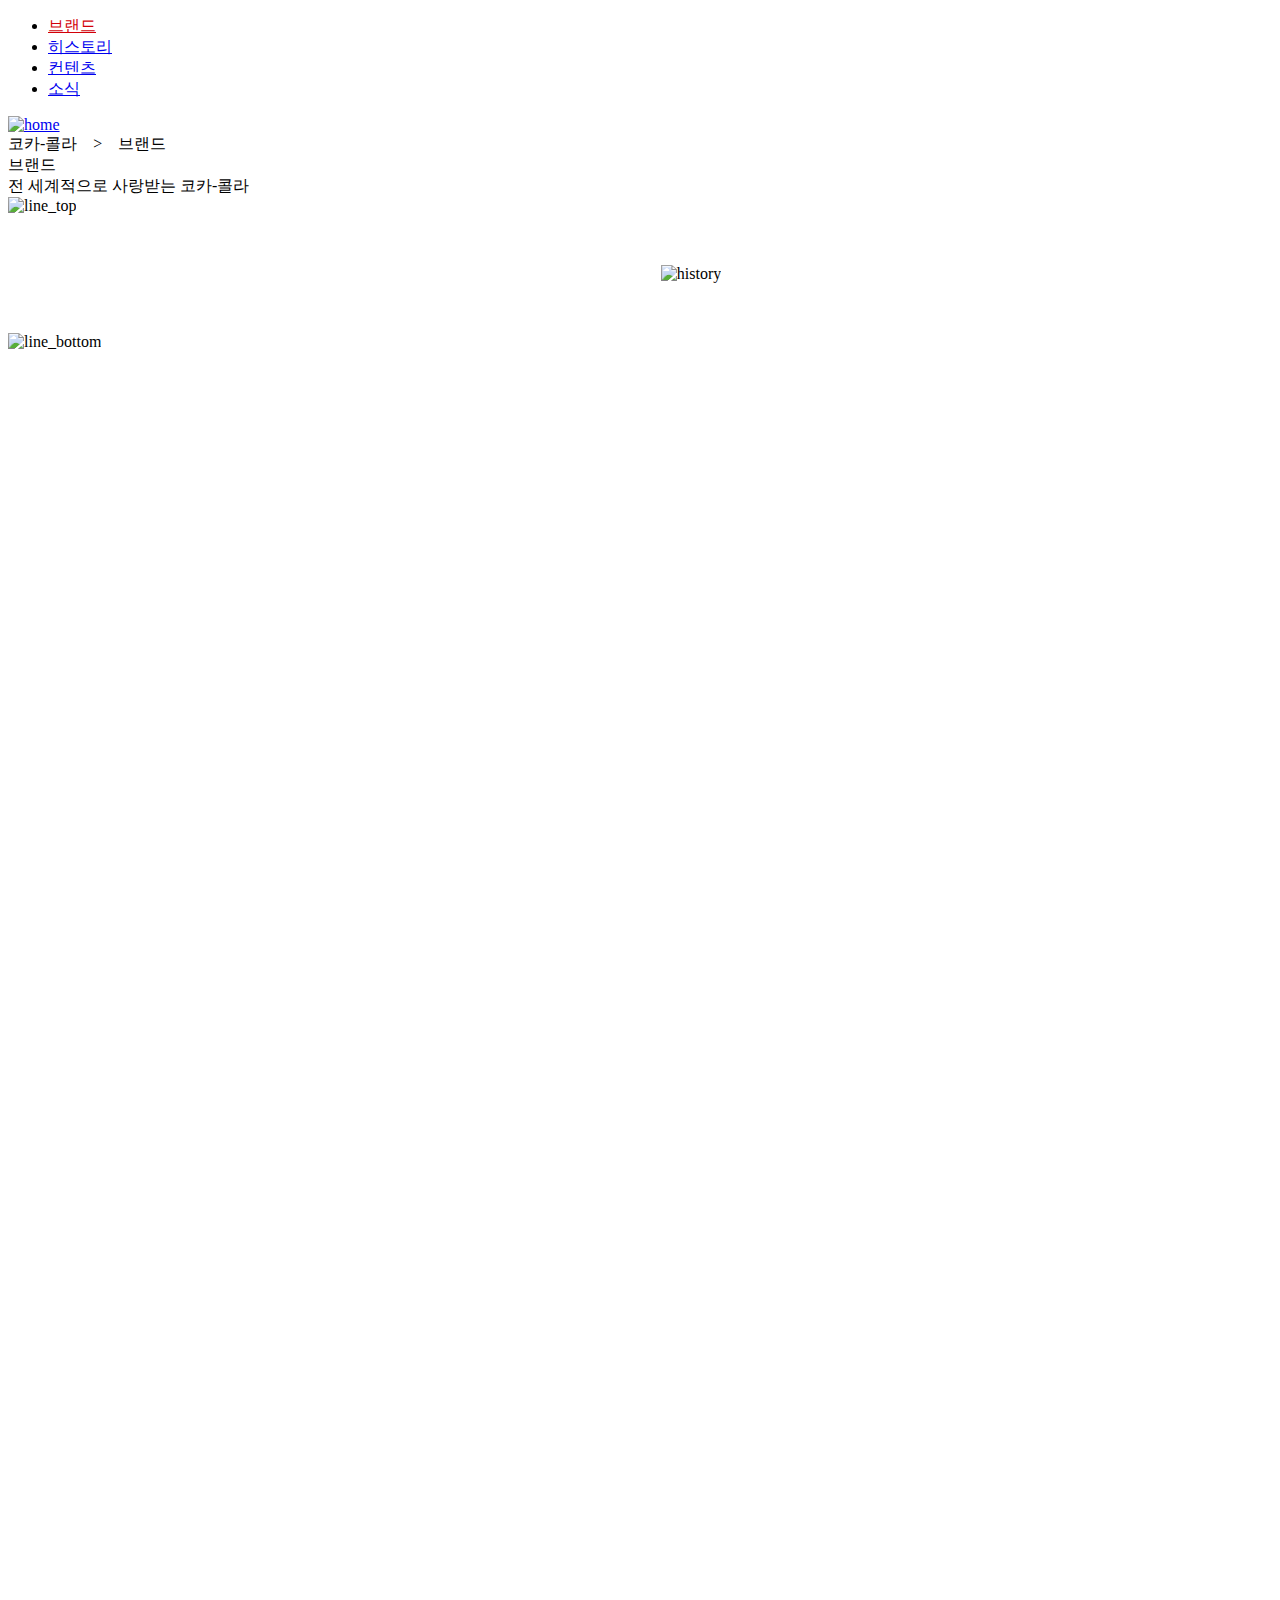
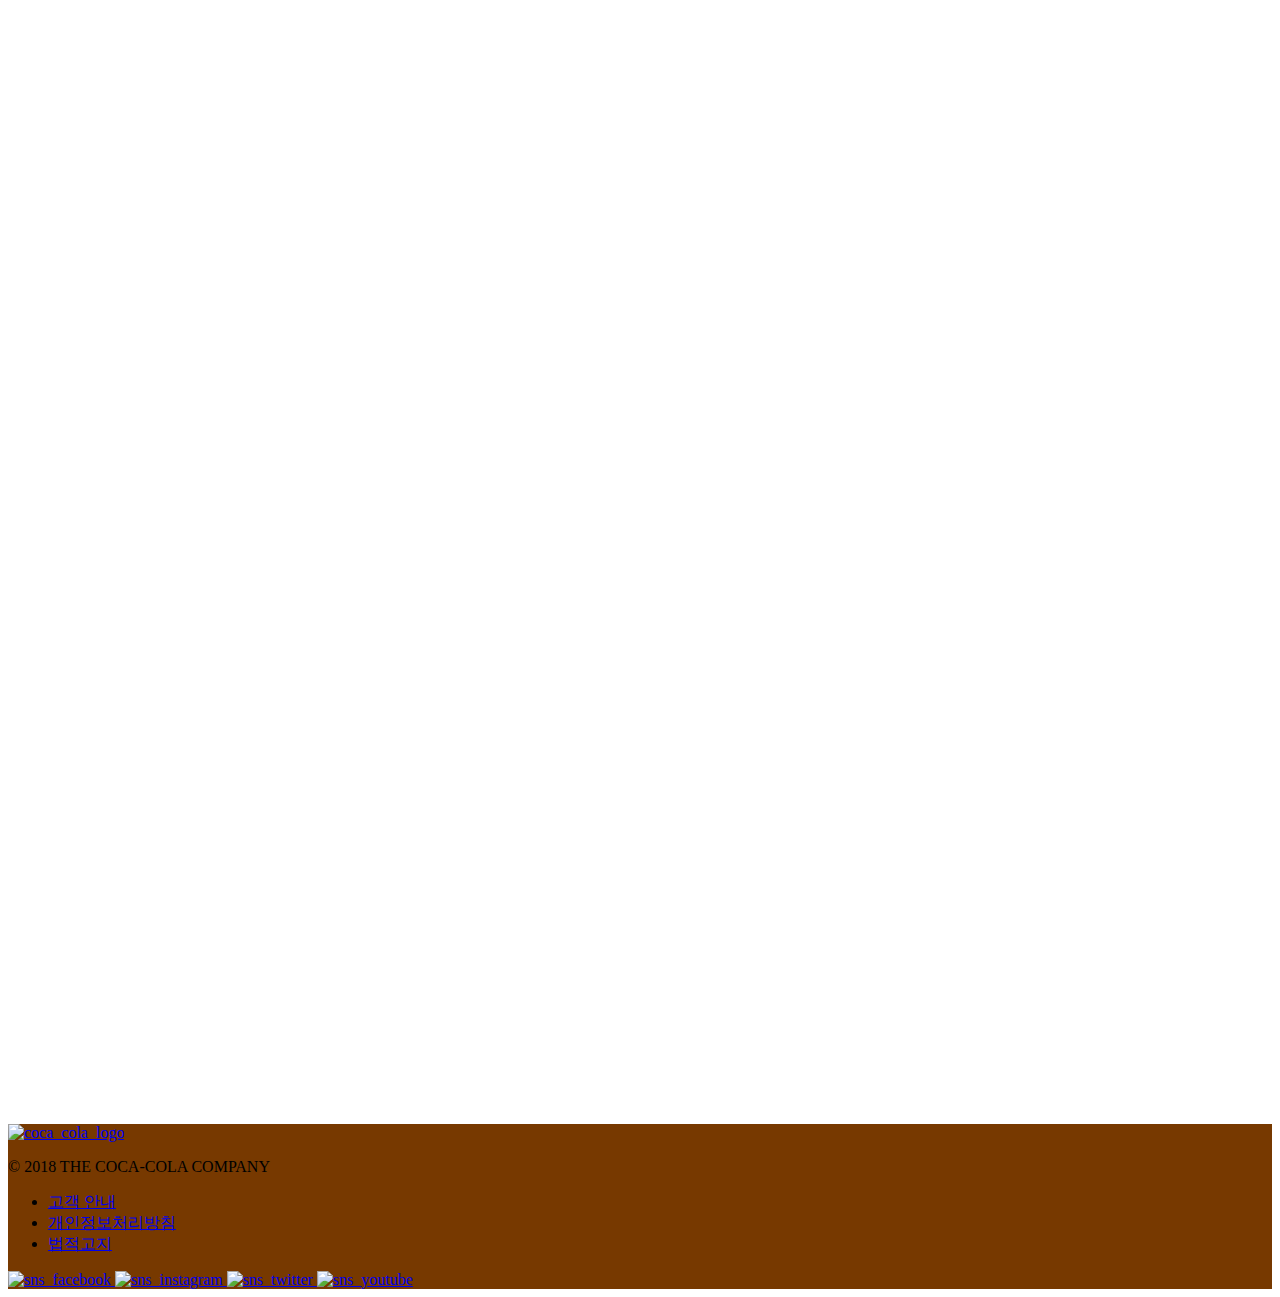
==== brand.html @ ff388f08 "coca_cola" ====
<!DOCTYPE html>
<html lang="en">
<head>
    <meta charset="UTF-8">
    <meta http-equiv="X-UA-Compatible" content="IE=edge">
    <meta name="viewport" content="width=device-width, initial-scale=1.0">
    <title>한국 코카-콜라 :: 브랜드</title>
    <link rel="stylesheet" href="css/reset.css">
    <link rel="stylesheet" href="css/common.css">
    <link rel="stylesheet" href="css/style.css">
    <script src="script/jquery-3.5.1.min.js"></script>
    <script src="script/script.js"></script>

<style>
    #pr_container {
        background: url(imgs/bg_brown.png) no-repeat center;
        width: 1366px;
        height: 2608px;
    }

    footer {
        background: #773900;
    }

    .page {
        text-align: center;
    }

    .page img{
        padding: 50px;
        width: 898px;
        height: 2244px;
    }



</style>

</head>
<body>

    <div class="header">
        <nav>
            <ul class="main_menu">
                <li><a href="brand.html" target="_self" style="color:#D20008">브랜드</a></li>
                <li><a href="history.html" target="_self">히스토리</a></li>
                <li><a href="contents.html" target="_self">컨텐츠</a></li>
                <li><a href="news.html" target="_self">소식</a></li>
            </ul>
        </nav>
    </div>

    <div id="container">

        <div id="pr_container">
            <div class="click">
                <div class="home"><a href="index.html"><img src="imgs/home_wh.png" alt="home"></a></div>
                <div class="click_txt">코카-콜라　>　브랜드</div>
            </div>

            <div class="title_page">
                <div class="title">브랜드</div>
                <div class="sub">전 세계적으로 사랑받는 코카-콜라</div>
            </div>

            <div id="sub_box">
                <div class="line_top"><img src="imgs/sub/line.png" alt="line_top"></div>
                
                <div class="page">
                    <img src="imgs/sub/brand.png" alt="history">
                </div>
                
                <div class="line_bottom"><img src="imgs/sub/line.png" alt="line_bottom"></div>
            </div>
        </div>


        <footer class="clearfix">
            <div class="mn_footer1">
                <a href="index.html"><img src="imgs/coca_logo2.png" alt="coca_cola_logo"></a>
                <p>© 2018 THE COCA-COLA COMPANY</p>
            </div>

            <div class="mn_footer2">
                <ul>
                    <li><a href="footer1.html">고객 안내</a></li>
                    <li><a href="footer2.html">개인정보처리방침</a></li>
                    <li><a href="footer3.html">법적고지</a></li>
                </ul>
            </div>

            <div class="mn_footer3">
                <a href="https://www.facebook.com/Coca-Cola" target="_blank">
                    <img src="imgs/sns_facebook.png" alt="sns_facebook">
                </a>
                <a href="https://www.instagram.com/coke.style/" target="_blank">
                    <img src="imgs/sns_instagram.png" alt="sns_instagram">
                </a>
                <a href="https://twitter.com/CocaCola_Korea" target="_blank">
                    <img src="imgs/sns_twitter.png" alt="sns_twitter">
                </a>
                <a href="https://www.youtube.com/user/openhappinesskorea" target="_blank">
                    <img src="imgs/sns_youtube.png" alt="sns_youtube">
                </a>
            </div>
        </footer>


    </div>

    
</body>
</html>
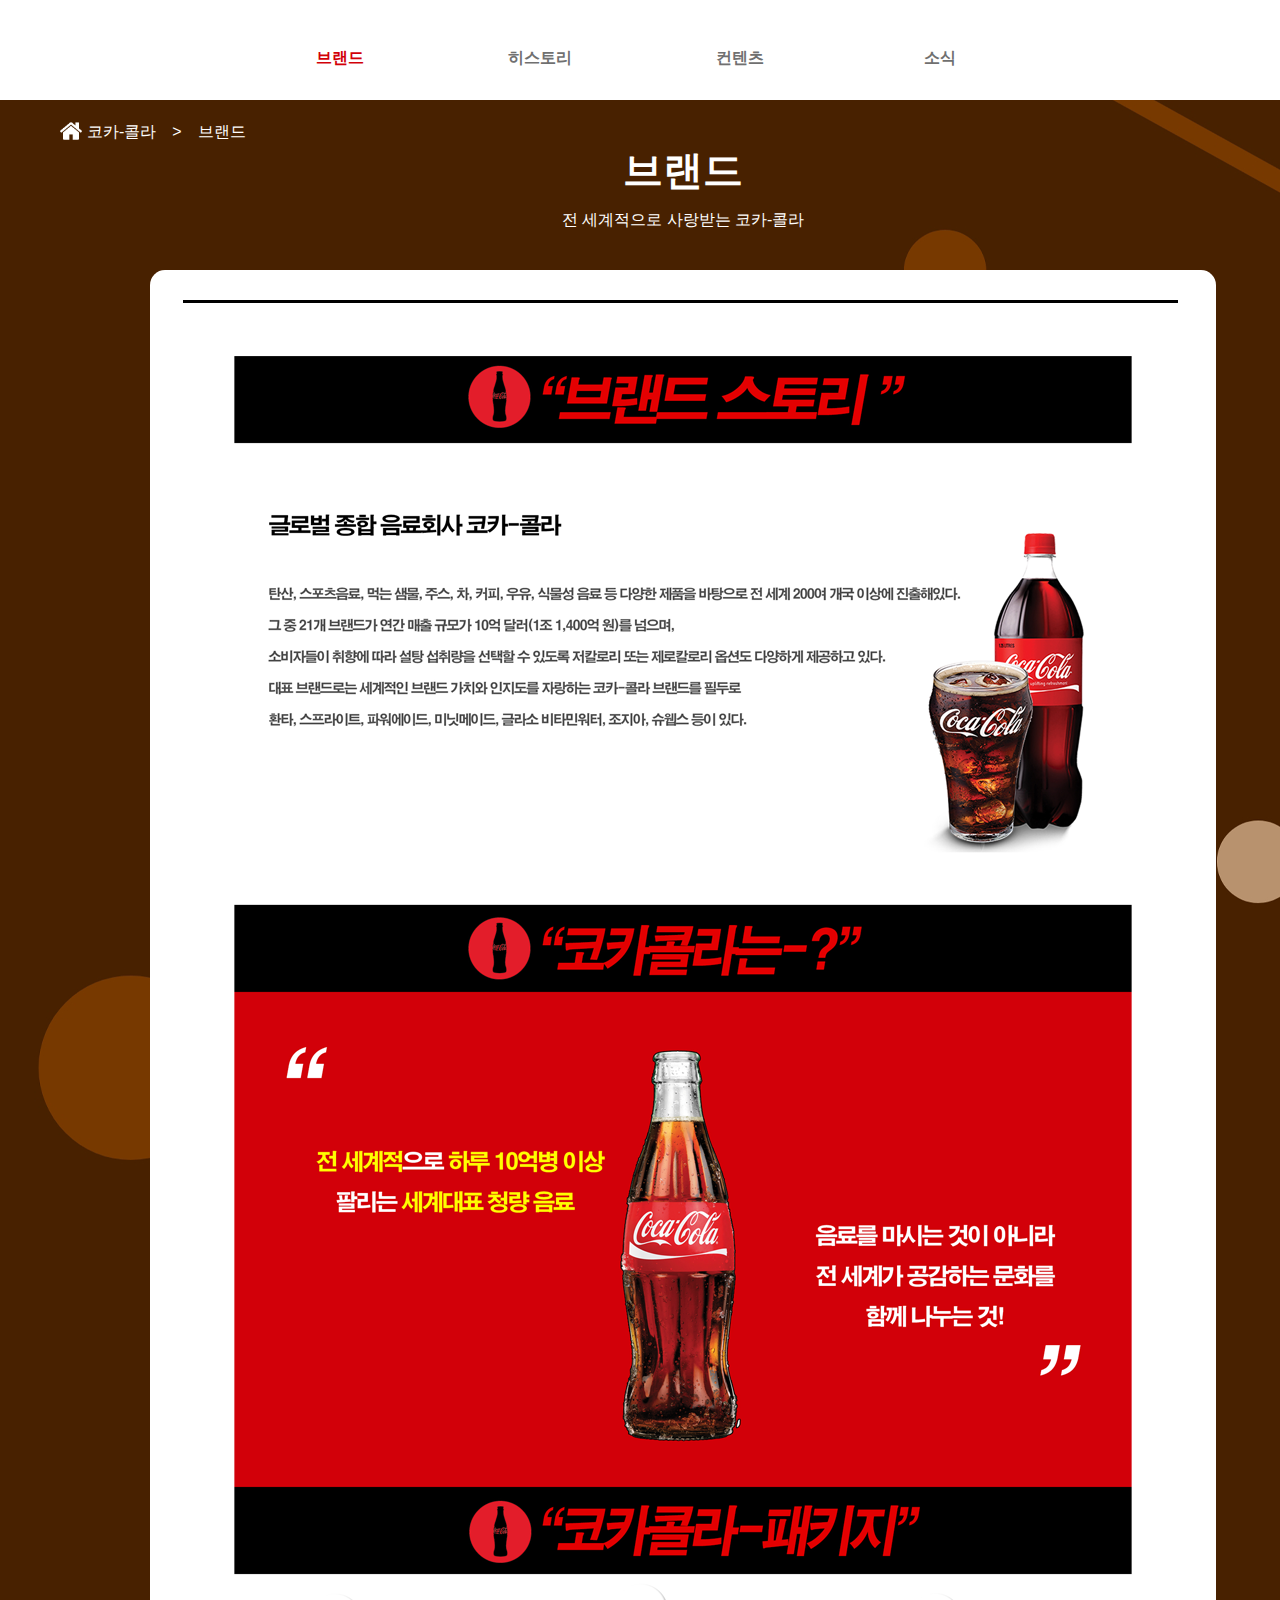
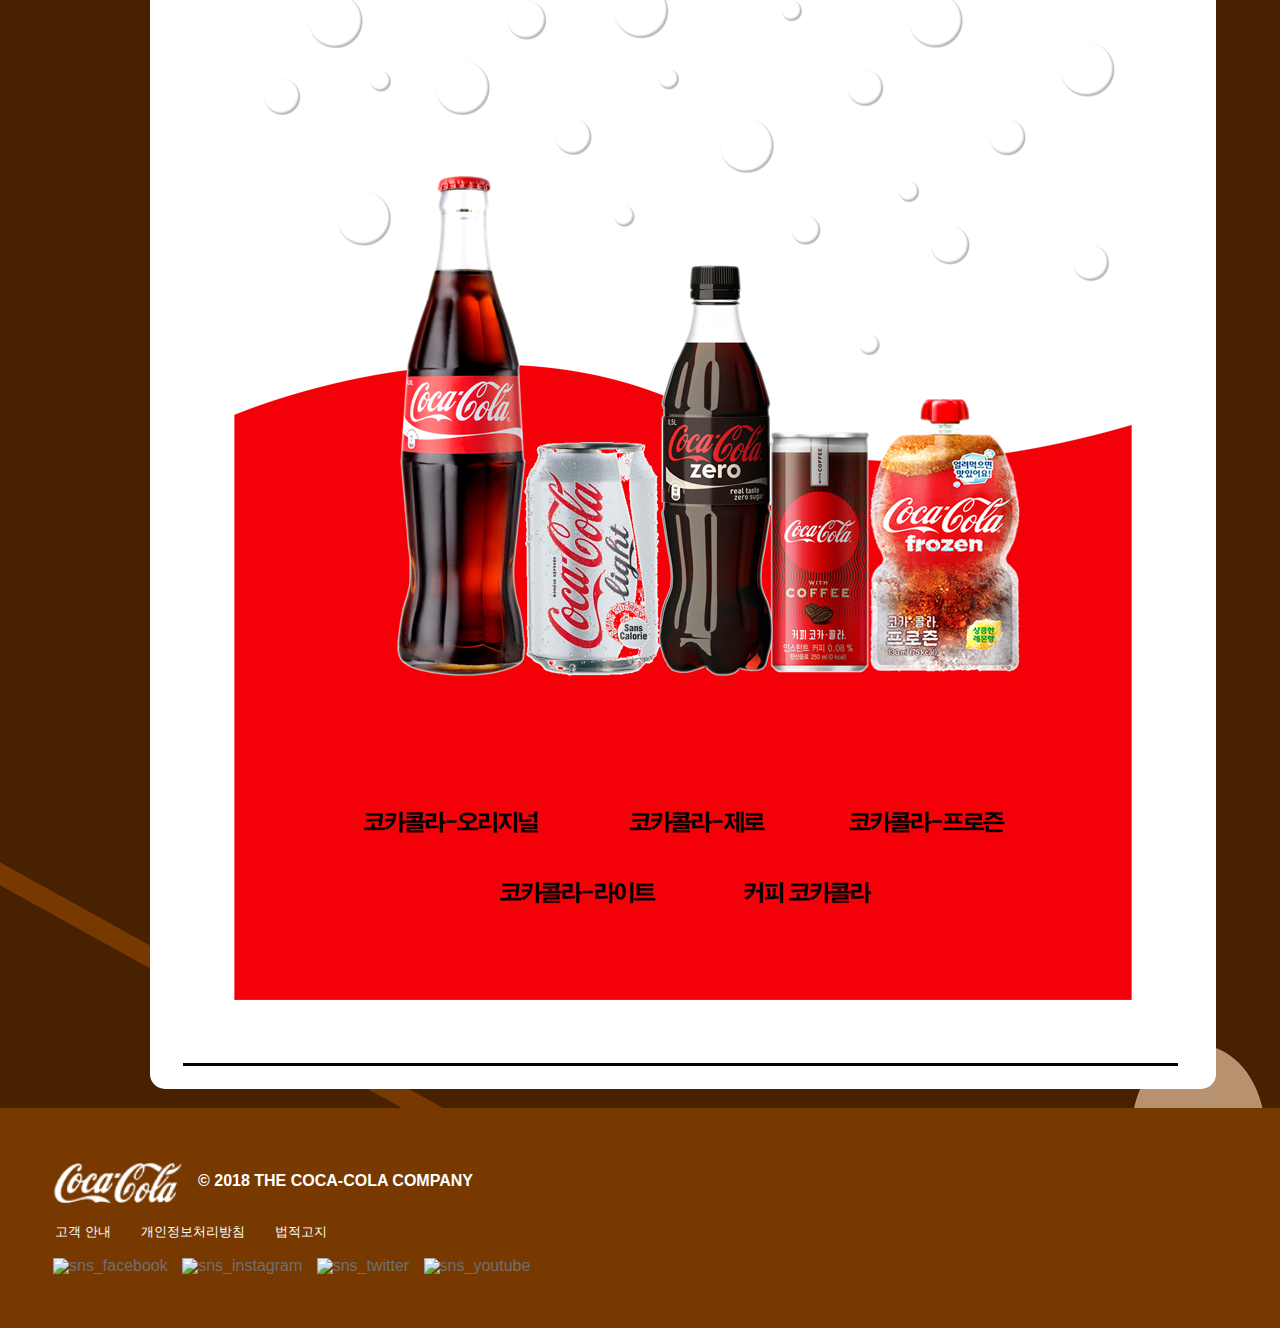
==== commit 1a3ad52e: "Update brand.html" ====
--- a/brand.html
+++ b/brand.html
@@ -5,15 +5,15 @@
     <meta http-equiv="X-UA-Compatible" content="IE=edge">
     <meta name="viewport" content="width=device-width, initial-scale=1.0">
     <title>한국 코카-콜라 :: 브랜드</title>
-    <link rel="stylesheet" href="css/reset.css">
-    <link rel="stylesheet" href="css/common.css">
-    <link rel="stylesheet" href="css/style.css">
-    <script src="script/jquery-3.5.1.min.js"></script>
-    <script src="script/script.js"></script>
+    <link rel="stylesheet" href="reset.css">
+    <link rel="stylesheet" href="common.css">
+    <link rel="stylesheet" href="style.css">
+    <script src="jquery-3.5.1.min.js"></script>
+    <script src="script.js"></script>
 
 <style>
     #pr_container {
-        background: url(imgs/bg_brown.png) no-repeat center;
+        background: url(bg_brown.png) no-repeat center;
         width: 1366px;
         height: 2608px;
     }
@@ -54,7 +54,7 @@
 
         <div id="pr_container">
             <div class="click">
-                <div class="home"><a href="index.html"><img src="imgs/home_wh.png" alt="home"></a></div>
+                <div class="home"><a href="index.html"><img src="home_wh.png" alt="home"></a></div>
                 <div class="click_txt">코카-콜라　>　브랜드</div>
             </div>
 
@@ -64,20 +64,20 @@
             </div>
 
             <div id="sub_box">
-                <div class="line_top"><img src="imgs/sub/line.png" alt="line_top"></div>
+                <div class="line_top"><img src="line.png" alt="line_top"></div>
                 
                 <div class="page">
-                    <img src="imgs/sub/brand.png" alt="history">
+                    <img src="brand.png" alt="history">
                 </div>
                 
-                <div class="line_bottom"><img src="imgs/sub/line.png" alt="line_bottom"></div>
+                <div class="line_bottom"><img src="line.png" alt="line_bottom"></div>
             </div>
         </div>
 
 
         <footer class="clearfix">
             <div class="mn_footer1">
-                <a href="index.html"><img src="imgs/coca_logo2.png" alt="coca_cola_logo"></a>
+                <a href="index.html"><img src="coca_logo2.png" alt="coca_cola_logo"></a>
                 <p>© 2018 THE COCA-COLA COMPANY</p>
             </div>
 
@@ -110,4 +110,4 @@
 
     
 </body>
-</html>+</html>
--- a/common.css
+++ b/common.css
@@ -0,0 +1,264 @@
+:root {
+    --main-color: #D20008;
+    --sub-color: #000000;
+    --text-color: #707070;
+}
+
+
+body {
+    padding: 0;
+    margin: 0;
+    color: #373737;
+    font-size: 16px;
+    background: #D5D5D5;
+    font-family: '나눔고딕', sans-serif;
+}
+
+
+a {
+    text-decoration: none;
+}
+
+
+a:visited {
+    color:var(--text-color);
+    font-weight: bold;
+}
+
+
+a:link {
+    text-decoration: none;
+    color: var(--text-color);
+}
+
+
+
+ul {
+    margin: 0;
+    padding: 0;
+    list-style: none;
+}
+
+
+img {
+max-width: 100%;
+border: 0;
+}
+
+
+.clearfix:after {
+    clear: both;
+    display: block;
+    content: '';
+}
+
+
+#container {
+    position: relative;
+    top:100px;
+    width: 1366px;
+    height: auto;
+    margin: 0 auto;
+}
+
+
+
+/* ---------------sub---------------- */
+
+
+.header {
+    width: 100%;
+    height: 100px;
+    position: fixed;
+    background: #fff;
+    top: 0;
+    z-index: 3000;
+}
+
+
+nav {
+    width: 800px;
+    height: 100px;
+    text-align: center;
+    background-color: #fff;
+    position: fixed;
+    margin-left: -400px;
+    left: 50%;
+}
+
+
+nav>.main_menu {
+    width: 100%;
+    padding-top: 45px;
+    height: 100px;
+    color: var(--text-color);
+    font-weight: bold;
+    box-sizing: border-box;
+}
+
+
+nav>.main_menu>li {
+    float: left;
+    width: 200px;
+    height: 35px;
+    text-align: center;
+    transition: all 0.4s;
+}
+
+
+.main_menu li>a {
+    display: block;
+    padding: 5px;
+}
+
+
+nav>.main_menu li>a:hover {
+    color: var(--main-color);
+    font-weight: bold;
+}
+
+
+
+nav>.main_menu li .sub_color {
+    color: var(--main-color);
+}
+
+
+.click {
+    width: 100%;
+    height: 50px;
+    top: 20px;
+    position: relative;
+
+}
+
+
+.click .home {
+    width: 24px;
+    height: 24px;
+    margin-left: 60px;
+    position: absolute;
+}
+
+
+.click .home img {
+    width: 22px;
+    height: 22px;
+}
+
+
+.click_txt {
+    color: #fff;
+    float: left;
+    text-align: center;
+    margin-left: 87px;
+    margin-top: 4px;
+    position: absolute;
+}
+
+
+.title_page {
+    width: 100%;
+    height: 100px;
+}
+
+
+.title {
+    color: #fff;
+    font-size: 40px;
+    font-weight: bold;
+    text-align: center;
+}
+
+
+.sub {
+    color: #fff;
+    font-size: 16px;
+    text-align: center;
+    margin-top: 22px;
+}
+
+
+/* -----sub_contents---------------------- */
+#sub_box {
+    margin: 0 auto;
+    margin-top: 20px;
+    width: 1066px;
+    height: auto;
+    background: #fff;
+    border-radius: 15px;
+}
+
+.line_top {
+    width: 1000px;
+    margin: 0 auto;
+    padding-top: 20px;
+}
+
+.line_bottom {
+    width: 1000px;
+    margin: 0 auto;
+    padding-bottom: 20px;
+}
+
+/* --------footer----------*/
+
+
+footer {
+    width: 1366px;
+    height: auto;
+    background: #A20006;
+    position: relative;
+}
+
+
+.mn_footer1 {
+    position: absolute;
+    margin-left: 53px;
+    margin-top: 20px;
+}
+
+.mn_footer1 img {
+    float: left;
+    width: 130px;
+    height: 40px;
+    margin-top: 35px;
+}
+
+.mn_footer1 p {
+    float: left;
+    margin-left: 15px;
+    margin-top: 45px;
+    font-size: 16px;
+    color: #fff;
+    font-weight: bold;
+}
+
+.mn_footer2 {
+    position: absolute;
+    margin-top: 115px;
+    margin-left: 55px;
+}
+
+.mn_footer2 ul li {
+    float: left;
+    margin-right: 10px;
+}
+
+.mn_footer2 li>a {
+    color: #fff;
+    font-size: 13px;
+    margin-right: 20px;
+}
+
+.mn_footer3 {
+    position: absolute;
+    margin-top: 150px;
+    margin-left: 53px;
+}
+
+.mn_footer3 img {
+    width: 30px;
+    height: 30px;
+    margin-right: 10px;
+}--- a/style.css
+++ b/style.css
@@ -0,0 +1,283 @@
+/* -----------------main---------------------------- */
+
+.min {
+    width: 100%;
+    height: 135px;
+    background: url(../imgs/bg_img_header2.png) no-repeat center;
+}
+.min p {
+    font-size: 18px;
+    font-weight: bold;
+    color: #fff;
+    text-align: center;
+    line-height: 135px;
+}
+
+.logo {
+    width: 430px;
+    z-index: 1000;
+    position: absolute;
+    left: 450px;
+    top:90px;
+
+}
+
+/* ----------slide------------------------------------------ */
+#slide {
+    width: 1366px;
+    height: 830px;
+    margin: 0 auto;
+    position: relative;
+    z-index: 0;
+}
+
+.slide_img img {
+    width: 100%;
+    height: 830px;
+    position: absolute;
+    overflow: hidden;
+}
+
+/* -----slide_btn------------------------------------ */
+
+/* ------mn_contents */
+
+#mn_contents {
+    background: url(../imgs/main/bg_img_contents.png)no-repeat center;
+    width: 1366px;
+    height: 2490px;
+    margin: 0 auto;
+    position: relative;
+}
+
+#mn_contents img {
+    width: 555px;
+    height: 560px;
+}
+
+#mn_contents h1 {
+    font-size: 35px;
+    font-weight: bold;
+}
+
+#mn_contents .con_text_b {
+    color: #095bff;
+    font-size: 50px;
+}
+
+#mn_contents .con_text_w {
+    color: #fff;
+}
+
+#mn_contents .con_text_y {
+    color: #FEDC16;
+}
+
+#mn_contents .con3 span {
+    color: #FEDC16;
+}
+
+/* ------con1------------------------------- */
+
+#mn_contents .con1 .con_img {
+    position: absolute;
+    top: 280px;
+    left: 150px;
+}
+
+#mn_contetns .con1 .con1_text {
+    position: absolute;
+    top: 200px;
+    left: 300px;
+}
+
+
+/* ------con2------------------------------- */
+#mn_contents .con2 .con_img {
+    position: absolute;
+    top: 950px;
+    left: 650px;
+}
+
+#mn_contetns .con2 .con2_text {
+}
+
+
+/* ------con3------------------------------- */
+#mn_contents .con3 .con_img {
+    position: absolute;
+    top: 1660px;
+    left: 200px;
+}
+
+#mn_contetns .con3 .con3_text {
+}
+
+/* ------movie------------------------- */
+
+#movie {
+    width: 1366px;
+    height: 905px;
+    margin: 0 auto;
+    background: url(../imgs/main/bg_img_movie.png);
+    position: relative;
+}
+
+#movie .movie {
+    width: 940px;
+    height: 520px;
+    position: absolute;
+    top: 190px;
+    left: 215px;
+    border: 20px solid #E42836;
+    border-radius: 20px;
+}
+
+#movie .can img {
+    width: 210px;
+    height: 375px;
+    position: absolute;
+    top: 515px;
+    left: 1105px;
+    z-index: 50;
+}
+
+#movie .more_btn {
+    width: 220px;
+    height: 75px;
+    background: #095bff;
+    border-radius: 80px;
+    position: absolute;
+    cursor: pointer;
+    top: 785px;
+    left: 585px;
+}
+
+#movie .more_btn h3 {
+    color: #fff;
+    text-align: center;
+    font-size: 30px;
+    font-weight: bold;
+    line-height: 2.7;
+}
+
+/* ----insta---------------------- */
+
+#insta {
+    background: url(../imgs/main/bg_img_insta.png);
+    width: 1366px;
+    height: 1435px;
+    margin: 0 auto;
+    position: relative;
+}
+
+.coca_logo3 img {
+    float: left;
+    margin-top: 80px;
+    margin-left: 100px;
+    width: 250px;
+    height: 245px;
+    border-radius: 360px;
+}
+
+.insta_text {
+    float: left;
+    margin-top: 140px;
+    margin-left: 40px;
+    font-weight: bold;
+}
+
+.insta_text h1 {
+    color: #fff;
+    font-size: 60px;
+    margin-bottom: 10px;
+}
+
+.insta_text h2 {
+    color: #fedc16;
+    font-size: 30px;
+}
+
+.insta_img {
+    width: 1300px;
+    height: 980px;
+    top: 430px;
+    left: 30px;
+    position: absolute;
+}
+
+#insta ul li {
+    float: left;
+}
+
+#insta img {
+    padding: 18px;
+}
+
+#insta .more_btn {
+    width: 220px;
+    height: 75px;
+    background: #095bff;
+    border-radius: 80px;
+    position: absolute;
+    cursor: pointer;
+    left: 585px;
+    top: 1320px;
+}
+
+#insta .more_btn h3 {
+    color: #fff;
+    text-align: center;
+    font-size: 30px;
+    font-weight: bold;
+    line-height: 2.7;
+}
+
+/* -----sub contents more_btn */
+
+.contents_box .more_btn {
+    width: 220px;
+    height: 75px;
+    background: #095bff;
+    border-radius: 80px;
+    margin-bottom: 10px;
+    cursor: pointer;
+}
+
+.contents_box .more_btn h3 {
+    color: #fff;
+    text-align: center;
+    font-size: 30px;
+    font-weight: bold;
+    line-height: 2.7;
+}
+
+/* -----sub newss more_btn */
+
+.news_box .more_btn {
+    width: 220px;
+    height: 75px;
+    background: #095bff;
+    border-radius: 80px;
+    margin-bottom: 10px;
+    cursor: pointer;
+}
+
+.news_box .more_btn h3 {
+    color: #fff;
+    text-align: center;
+    font-size: 30px;
+    font-weight: bold;
+    line-height: 2.7;
+}
+
+/* ------footer---------- */
+footer {
+    margin: 0 auto;
+    height: 220px;
+}
+
+
+.page p {
+    line-height: 1.5;
+}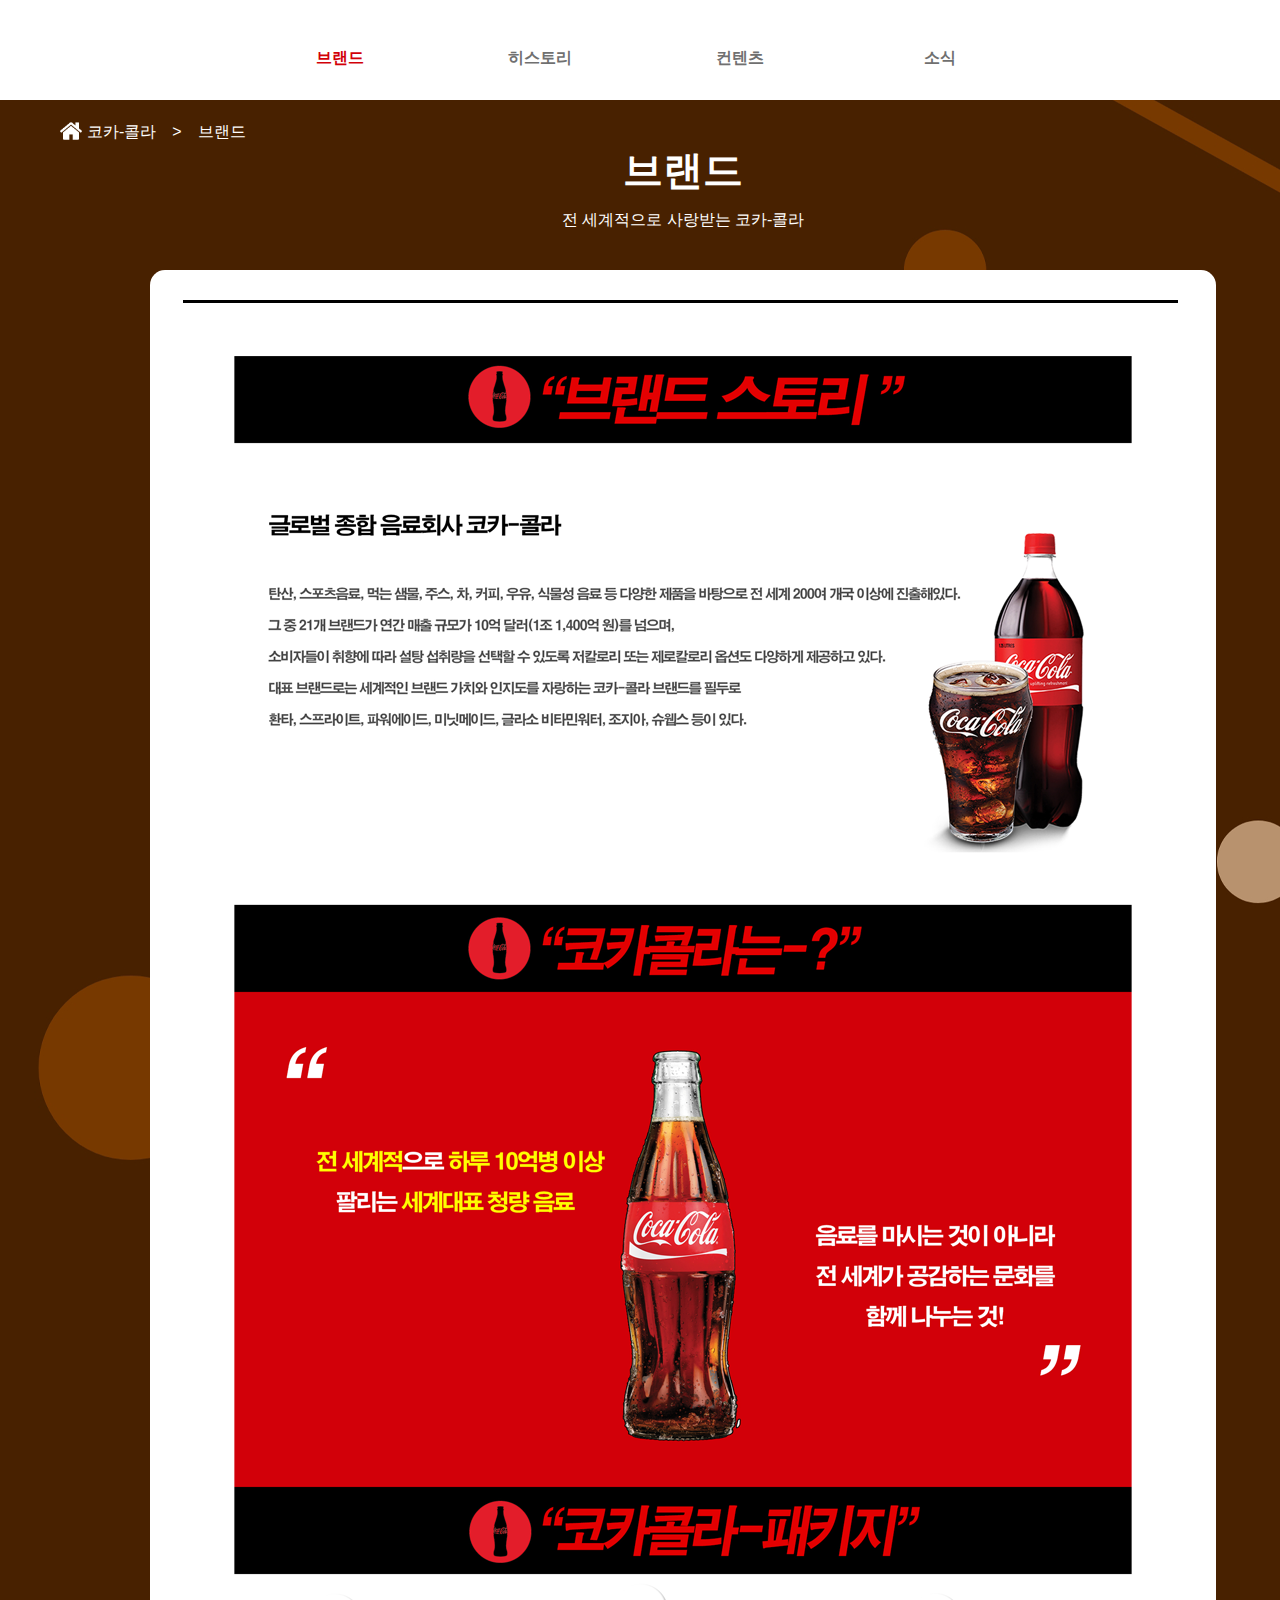
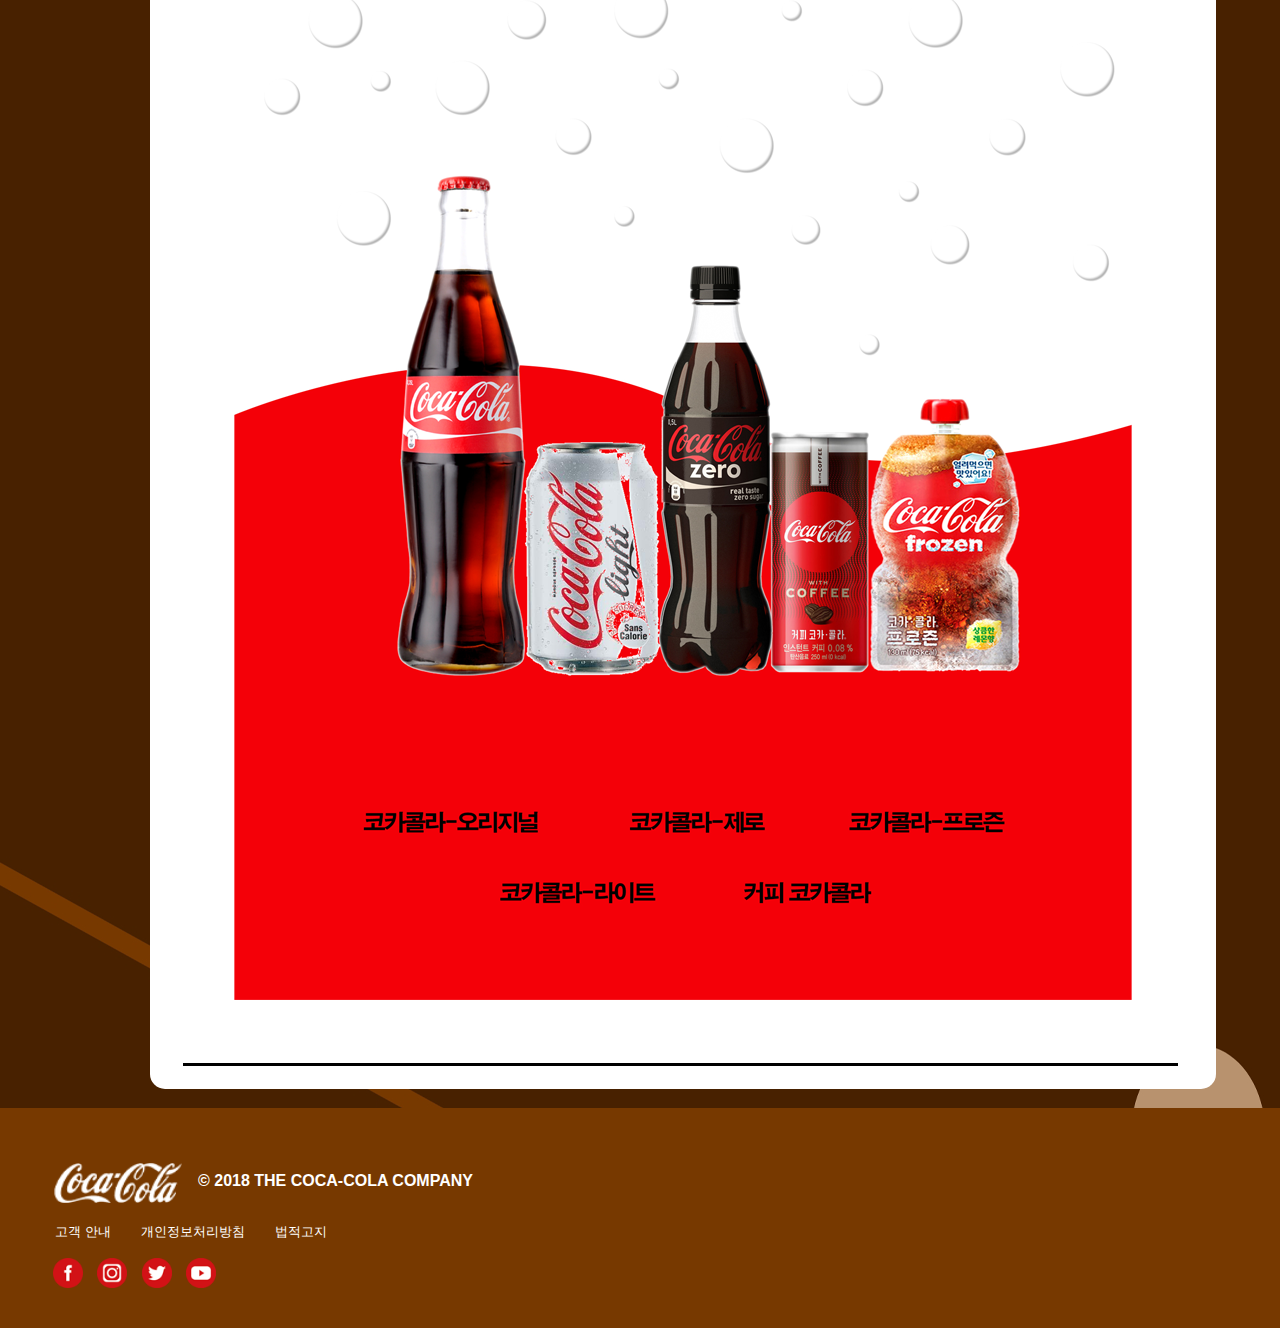
==== commit 0a9462de: "Update brand.html" ====
--- a/brand.html
+++ b/brand.html
@@ -91,16 +91,16 @@
 
             <div class="mn_footer3">
                 <a href="https://www.facebook.com/Coca-Cola" target="_blank">
-                    <img src="imgs/sns_facebook.png" alt="sns_facebook">
+                    <img src="sns_facebook.png" alt="sns_facebook">
                 </a>
                 <a href="https://www.instagram.com/coke.style/" target="_blank">
-                    <img src="imgs/sns_instagram.png" alt="sns_instagram">
+                    <img src="sns_instagram.png" alt="sns_instagram">
                 </a>
                 <a href="https://twitter.com/CocaCola_Korea" target="_blank">
-                    <img src="imgs/sns_twitter.png" alt="sns_twitter">
+                    <img src="sns_twitter.png" alt="sns_twitter">
                 </a>
                 <a href="https://www.youtube.com/user/openhappinesskorea" target="_blank">
-                    <img src="imgs/sns_youtube.png" alt="sns_youtube">
+                    <img src="sns_youtube.png" alt="sns_youtube">
                 </a>
             </div>
         </footer>
--- a/style.css
+++ b/style.css
@@ -3,7 +3,7 @@
 .min {
     width: 100%;
     height: 135px;
-    background: url(../imgs/bg_img_header2.png) no-repeat center;
+    background: url(bg_img_header2.png) no-repeat center;
 }
 .min p {
     font-size: 18px;
@@ -43,7 +43,7 @@
 /* ------mn_contents */
 
 #mn_contents {
-    background: url(../imgs/main/bg_img_contents.png)no-repeat center;
+    background: url(bg_img_contents.png)no-repeat center;
     width: 1366px;
     height: 2490px;
     margin: 0 auto;
@@ -119,7 +119,7 @@
     width: 1366px;
     height: 905px;
     margin: 0 auto;
-    background: url(../imgs/main/bg_img_movie.png);
+    background: url(bg_img_movie.png);
     position: relative;
 }
 
@@ -164,7 +164,7 @@
 /* ----insta---------------------- */
 
 #insta {
-    background: url(../imgs/main/bg_img_insta.png);
+    background: url(bg_img_insta.png);
     width: 1366px;
     height: 1435px;
     margin: 0 auto;
@@ -280,4 +280,4 @@
 
 .page p {
     line-height: 1.5;
-}+}
